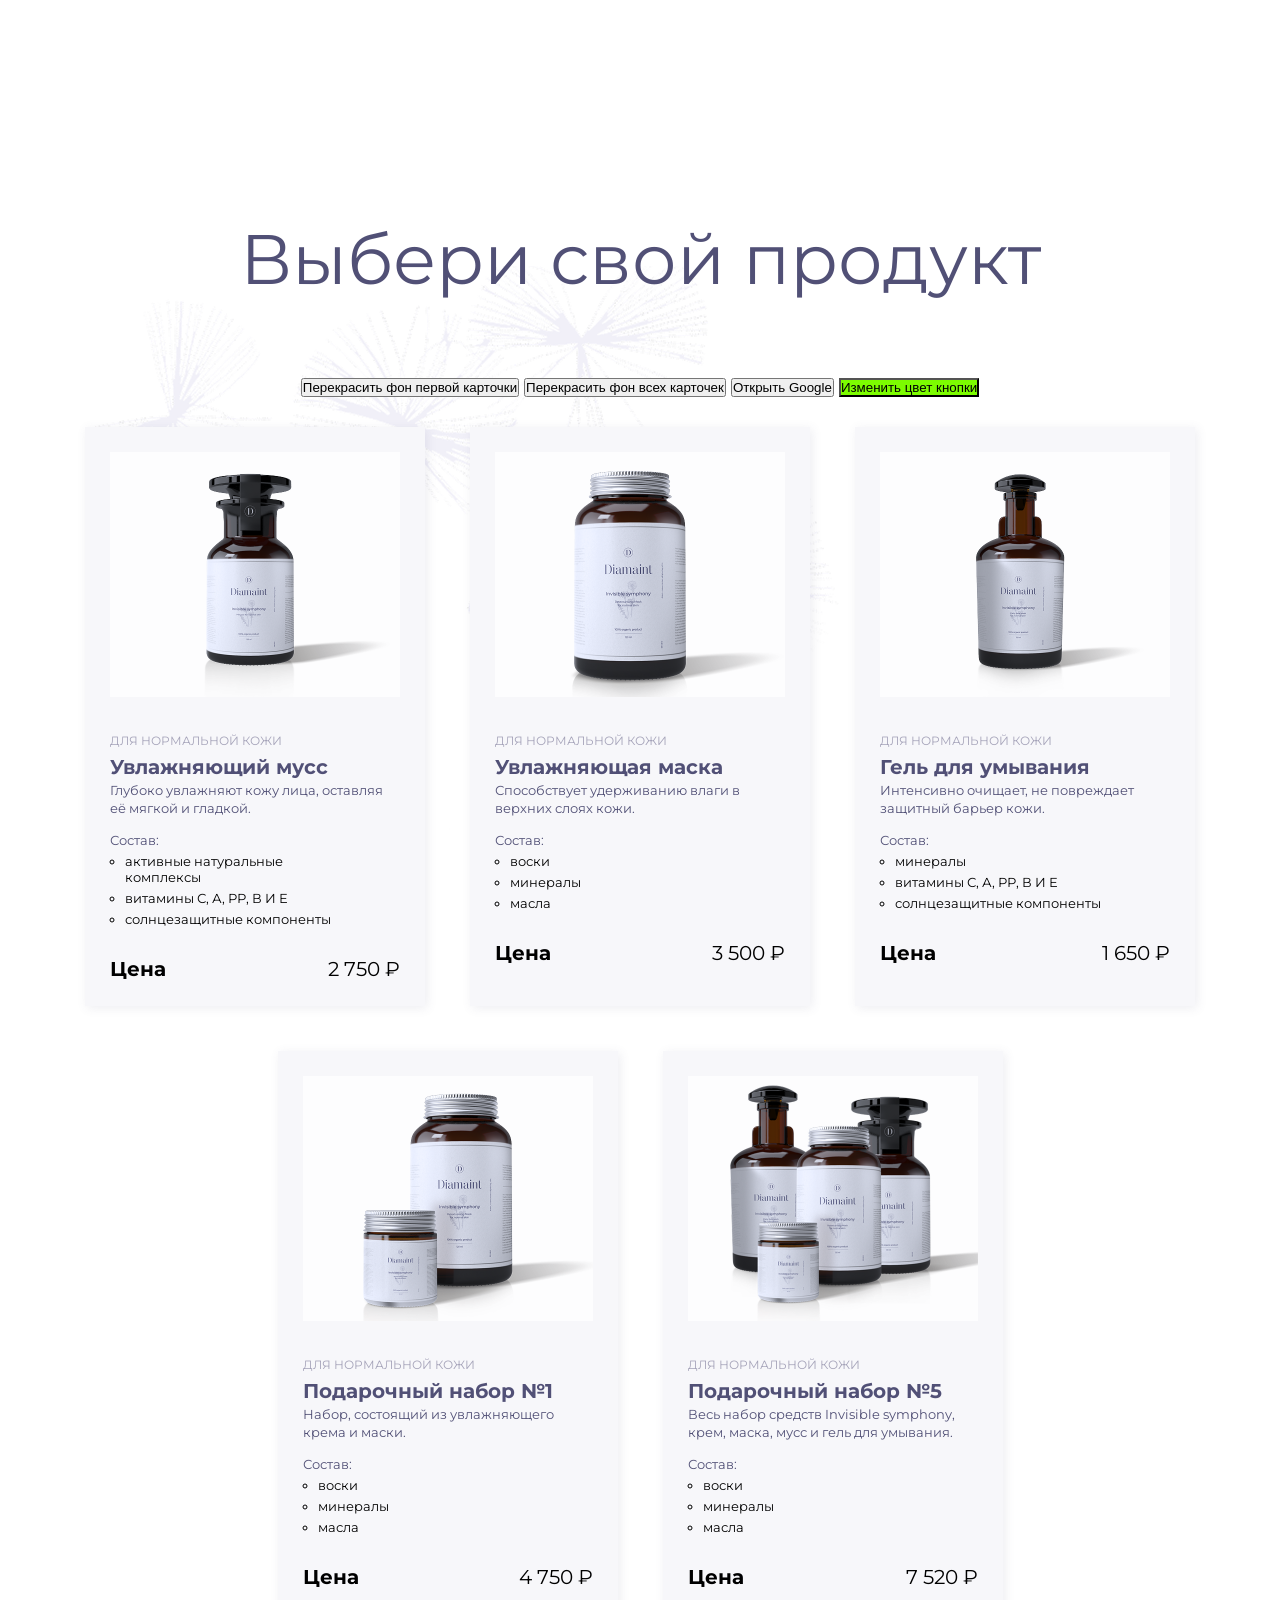
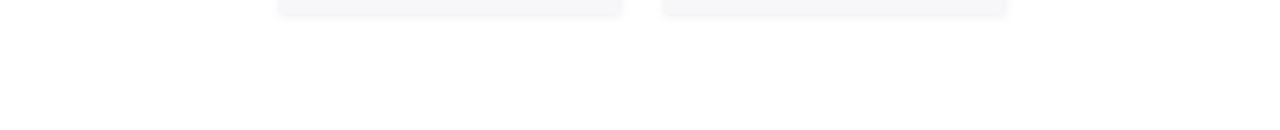
==== index.html @ 443454a0 "Creat JS functions and variables" ====
<!DOCTYPE html>
<html lang="en">
<head>
  <meta charset="UTF-8">
  <meta name="viewport" content="width=device-width, initial-scale=1.0">
  <link rel="preconnect" href="https://fonts.googleapis.com">
  <link rel="preconnect" href="https://fonts.gstatic.com" crossorigin>
  <link href="https://fonts.googleapis.com/css2?family=Montserrat:ital,wght@0,100..900;1,100..900&display=swap" rel="stylesheet">
  <link rel="stylesheet" href="style/style.css">
  <title>Product card</title>
</head>
<body>
  <img src="/images/bg-dandelions.png" alt="Фоновые одуванчики" class="bg-dandelions">
  <h1 class="main-title">Выбери свой продукт</h1>  
  <div class="buttons">
    <button id="recolor-first-card-button">Перекрасить фон первой карточки</button>
    <button id="recolor-all-card-button">Перекрасить фон всех карточек</button>
    <button id="open-google-button">Открыть Google</button>
    <button id="change-the-color-of-the-button" class="active">Изменить цвет кнопки</button>
  </div>

  <div class="container">
    <div class="product-card">
      <img src="/images/moisturizing-mousse.png" alt="Увлажняющий мусс" class="card-image">
      <p class="card-category">для нормальной кожи</p>
      <h3 class="card-title">Увлажняющий мусс</h3>
      <p class="card-description">Глубоко увлажняют кожу лица, оставляя её мягкой и гладкой.</p>

      <div class="composition-wrapper">
        <span class="composition-title">Состав: </span>
        <ul class="composition-list">
          <li class="product-card__item" type="circle">активные натуральные комплексы</li>
          <li class="product-card__item" type="circle">витамины С, А, РР, В И Е</li>
          <li class="product-card__item" type="circle">солнцезащитные компоненты</li>
        </ul>
      </div>
      <div class="price-block">
        <span class="price-label">Цена</span>
        <span class="price-value">2 750 &#8381;</span>
      </div>
    </div>

    <div class="product-card">
      <img src="/images/moisturizing-mask.png" alt="Увлажняющая маска" class="card-image">
      <p class="card-category">для нормальной кожи</p>
      <h3 class="card-title">Увлажняющая маска</h3>
      <p class="card-description">Способствует удерживанию влаги в верхних слоях кожи.</p>

      <div class="composition-wrapper">
        <span class="composition-title">Состав: </span>
        <ul class="composition-list">
          <li class="product-card__item" type="circle">воски</li>
          <li class="product-card__item" type="circle">минералы</li>
          <li class="product-card__item" type="circle">масла</li>
        </ul>
      </div>
      <div class="price-block">
        <span class="price-label">Цена</span>
        <span class="price-value">3 500 &#8381;</span>
      </div>
    </div>

    <div class="product-card">
      <img src="/images/cleansing-gel.png" alt="Гель для умывания" class="card-image">
      <p class="card-category">для нормальной кожи</p>
      <h3 class="card-title">Гель для умывания</h3>
      <p class="card-description">Интенсивно очищает, не повреждает защитный барьер кожи.</p>

      <div class="composition-wrapper">
        <span class="composition-title">Состав: </span>
        <ul class="composition-list">
          <li class="product-card__item" type="circle">минералы</li>
          <li class="product-card__item" type="circle">витамины С, А, РР, В И Е</li>
          <li class="product-card__item" type="circle">солнцезащитные компоненты</li>
        </ul>
      </div>
      <div class="price-block">
        <span class="price-label">Цена</span>
        <span class="price-value">1 650 &#8381;</span>
      </div>
    </div>

    <div class="product-card">
      <img src="/images/gift-set-one.png" alt="Подарочный набор №1" class="card-image">
      <p class="card-category">для нормальной кожи</p>
      <h3 class="card-title">Подарочный набор №1</h3>
      <p class="card-description">Набор, состоящий из увлажняющего крема и маски.</p>
      <div class="composition-wrapper">
        <span class="composition-title">Состав: </span>
        <ul class="composition-list">
          <li class="product-card__item" type="circle">воски</li>
          <li class="product-card__item" type="circle">минералы</li>
          <li class="product-card__item" type="circle">масла</li>
        </ul>
      </div>
      <div class="price-block">
        <span class="price-label">Цена</span>
        <span class="price-value">4 750 &#8381;</span>
      </div>
    </div>

    <div class="product-card">
      <img src="/images/gift-set-mask-five.png" alt="Подарочный набор №5" class="card-image">
      <p class="card-category">для нормальной кожи</p>
      <h3 class="card-title">Подарочный набор №5</h3>
      <p class="card-description">Весь набор средств Invisible symphony, крем, маска, мусс и гель для умывания.</p>
      <div class="composition-wrapper">
        <span class="composition-title">Состав: </span>
        <ul class="composition-list">
          <li class="product-card__item" type="circle">воски</li>
          <li class="product-card__item" type="circle">минералы</li>
          <li class="product-card__item" type="circle">масла</li>
        </ul>
      </div>
      <div class="price-block">
        <span class="price-label">Цена</span>
        <span class="price-value">7 520 &#8381;</span>
      </div>
    </div>
  </div>
  <script src="script.js"></script>
  <script src="homework-5.js"></script>
</body>
</html>
---- style/style.css ----
* {
  margin: 0;
  padding: 0;
  box-sizing: border-box;
}

body  {
  margin: 0;
  padding: 0;
  font-family: 'Montserrat', sans-serif;
  background-color: #FFFFFF;
  position: relative; 
  overflow-x: hidden; 
}

.bg-dandelions  {
  position: absolute;
  width: 790px;
  height: 697px;
  top: 0;
  left: 85px;
  z-index: -1;
  pointer-events: none;
}

.main-title  {
  text-align: center;
  font-size: 70px;
  font-weight: 400;
  line-height: 78px;
  color: #515076;
  margin-top: 220px;
  margin-bottom: 110px;
}

.buttons  {
  display: flex;
  justify-content: center;
  gap: 5px;
  margin-top: -30px;
  margin-bottom: 30px;
}

.active  {
  background-color: lawngreen;
}

.container  {
  display: flex;
  flex-wrap: wrap;
  justify-content: center;
  gap: 45px;
  padding: 0 85px 116px;
  margin: 0 auto;
  max-width: 1280px;
}

.product-card  {
  width: 340px;
  background: #F7F7FA;
  padding: 25px;
  box-shadow: 2px 2px 10px 0px #5150761A;
  display: flex;
  flex-direction: column;
}

.card-image  {
  width: 290px;
  height: 245px;
  margin-bottom: 30px;
  object-fit: cover;
}

.card-category  {
  font-size: 12px;
  font-weight: 400;
  color: #A5A3B9;
  line-height: 27px; 
  text-transform: uppercase; 
}

.card-title  {
  font-size: 20px;
  font-weight: 700;
  line-height: 27px; 
  color: #515076;
}

.card-description  {
  font-size: 13px;
  font-weight: 400;
  line-height: 18px; 
  color: #515076;
}

.composition-wrapper  {
  margin-top: 15px;
  margin-bottom: 25px;
  width: 252px;
  border: 1px;
}

.composition-title  {
  font-size: 13px;
  color: #515076;
  display: block;
  margin-bottom: 5px;
}

.composition-list  {
  padding: 0;
  margin: 0;
  padding-left: 10px;
  list-style-type: circle;
}

.product-card__item  {
   font-size: 13px;
   margin: 5px;
}

.price-block  {
  display: flex;
  justify-content: space-between;
}

.price-label  {
  font-weight: 700;
  font-size: 20px;
}

.price-value  {
  font-weight: 400;
  font-size: 20px;
}
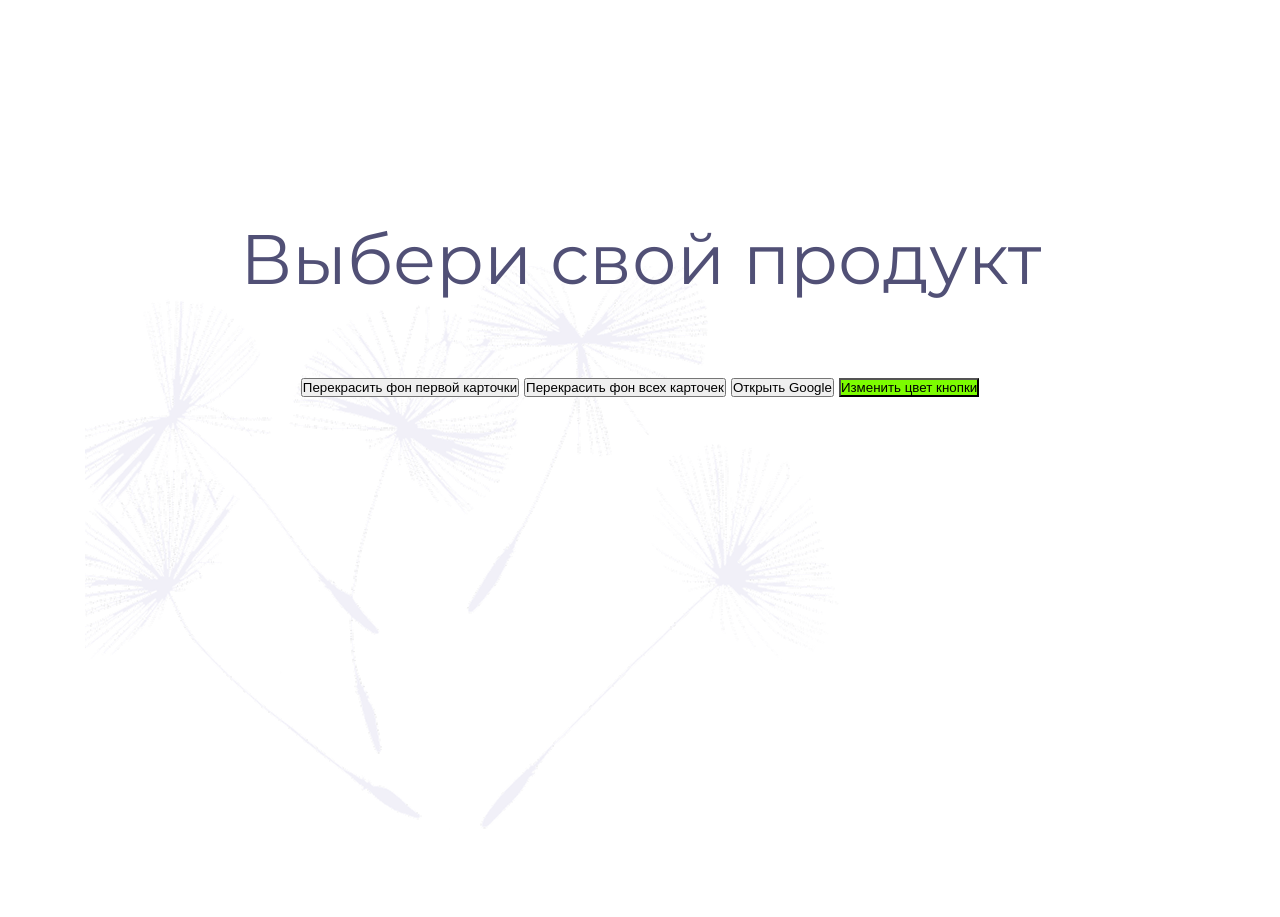
==== commit 32dc8c87: "add dynamic card rendering and fix event listeners" ====
--- a/index.html
+++ b/index.html
@@ -20,105 +20,31 @@
   </div>
 
   <div class="container">
+    
+  </div>
+  <template id="product-template">
     <div class="product-card">
-      <img src="/images/moisturizing-mousse.png" alt="Увлажняющий мусс" class="card-image">
-      <p class="card-category">для нормальной кожи</p>
-      <h3 class="card-title">Увлажняющий мусс</h3>
-      <p class="card-description">Глубоко увлажняют кожу лица, оставляя её мягкой и гладкой.</p>
+      <img src="" alt="" class="card-image">
+      <p class="card-category"></p>
+      <h3 class="card-title"></h3>
+      <p class="card-description"></p>
 
       <div class="composition-wrapper">
         <span class="composition-title">Состав: </span>
         <ul class="composition-list">
-          <li class="product-card__item" type="circle">активные натуральные комплексы</li>
-          <li class="product-card__item" type="circle">витамины С, А, РР, В И Е</li>
-          <li class="product-card__item" type="circle">солнцезащитные компоненты</li>
+          
         </ul>
       </div>
       <div class="price-block">
         <span class="price-label">Цена</span>
-        <span class="price-value">2 750 &#8381;</span>
+        <span class="price-value"></span>
       </div>
     </div>
-
-    <div class="product-card">
-      <img src="/images/moisturizing-mask.png" alt="Увлажняющая маска" class="card-image">
-      <p class="card-category">для нормальной кожи</p>
-      <h3 class="card-title">Увлажняющая маска</h3>
-      <p class="card-description">Способствует удерживанию влаги в верхних слоях кожи.</p>
-
-      <div class="composition-wrapper">
-        <span class="composition-title">Состав: </span>
-        <ul class="composition-list">
-          <li class="product-card__item" type="circle">воски</li>
-          <li class="product-card__item" type="circle">минералы</li>
-          <li class="product-card__item" type="circle">масла</li>
-        </ul>
-      </div>
-      <div class="price-block">
-        <span class="price-label">Цена</span>
-        <span class="price-value">3 500 &#8381;</span>
-      </div>
-    </div>
-
-    <div class="product-card">
-      <img src="/images/cleansing-gel.png" alt="Гель для умывания" class="card-image">
-      <p class="card-category">для нормальной кожи</p>
-      <h3 class="card-title">Гель для умывания</h3>
-      <p class="card-description">Интенсивно очищает, не повреждает защитный барьер кожи.</p>
-
-      <div class="composition-wrapper">
-        <span class="composition-title">Состав: </span>
-        <ul class="composition-list">
-          <li class="product-card__item" type="circle">минералы</li>
-          <li class="product-card__item" type="circle">витамины С, А, РР, В И Е</li>
-          <li class="product-card__item" type="circle">солнцезащитные компоненты</li>
-        </ul>
-      </div>
-      <div class="price-block">
-        <span class="price-label">Цена</span>
-        <span class="price-value">1 650 &#8381;</span>
-      </div>
-    </div>
-
-    <div class="product-card">
-      <img src="/images/gift-set-one.png" alt="Подарочный набор №1" class="card-image">
-      <p class="card-category">для нормальной кожи</p>
-      <h3 class="card-title">Подарочный набор №1</h3>
-      <p class="card-description">Набор, состоящий из увлажняющего крема и маски.</p>
-      <div class="composition-wrapper">
-        <span class="composition-title">Состав: </span>
-        <ul class="composition-list">
-          <li class="product-card__item" type="circle">воски</li>
-          <li class="product-card__item" type="circle">минералы</li>
-          <li class="product-card__item" type="circle">масла</li>
-        </ul>
-      </div>
-      <div class="price-block">
-        <span class="price-label">Цена</span>
-        <span class="price-value">4 750 &#8381;</span>
-      </div>
-    </div>
-
-    <div class="product-card">
-      <img src="/images/gift-set-mask-five.png" alt="Подарочный набор №5" class="card-image">
-      <p class="card-category">для нормальной кожи</p>
-      <h3 class="card-title">Подарочный набор №5</h3>
-      <p class="card-description">Весь набор средств Invisible symphony, крем, маска, мусс и гель для умывания.</p>
-      <div class="composition-wrapper">
-        <span class="composition-title">Состав: </span>
-        <ul class="composition-list">
-          <li class="product-card__item" type="circle">воски</li>
-          <li class="product-card__item" type="circle">минералы</li>
-          <li class="product-card__item" type="circle">масла</li>
-        </ul>
-      </div>
-      <div class="price-block">
-        <span class="price-label">Цена</span>
-        <span class="price-value">7 520 &#8381;</span>
-      </div>
-    </div>
-  </div>
+  </template>
   <script src="script.js"></script>
   <script src="homework-5.js"></script>
+  <script src="homework-6.js"></script>
+  <script src="homework-7.js" type="module"></script>
+  <script src="homework-8.js" type="module"></script>
 </body>
 </html>
--- a/style/style.css
+++ b/style/style.css
@@ -114,9 +114,10 @@
   list-style-type: circle;
 }
 
-.product-card__item  {
-   font-size: 13px;
-   margin: 5px;
+.composition-list li {
+  font-size: 13px;          
+  line-height: 18px;        
+  margin-bottom: 5px;       
 }
 
 .price-block  {
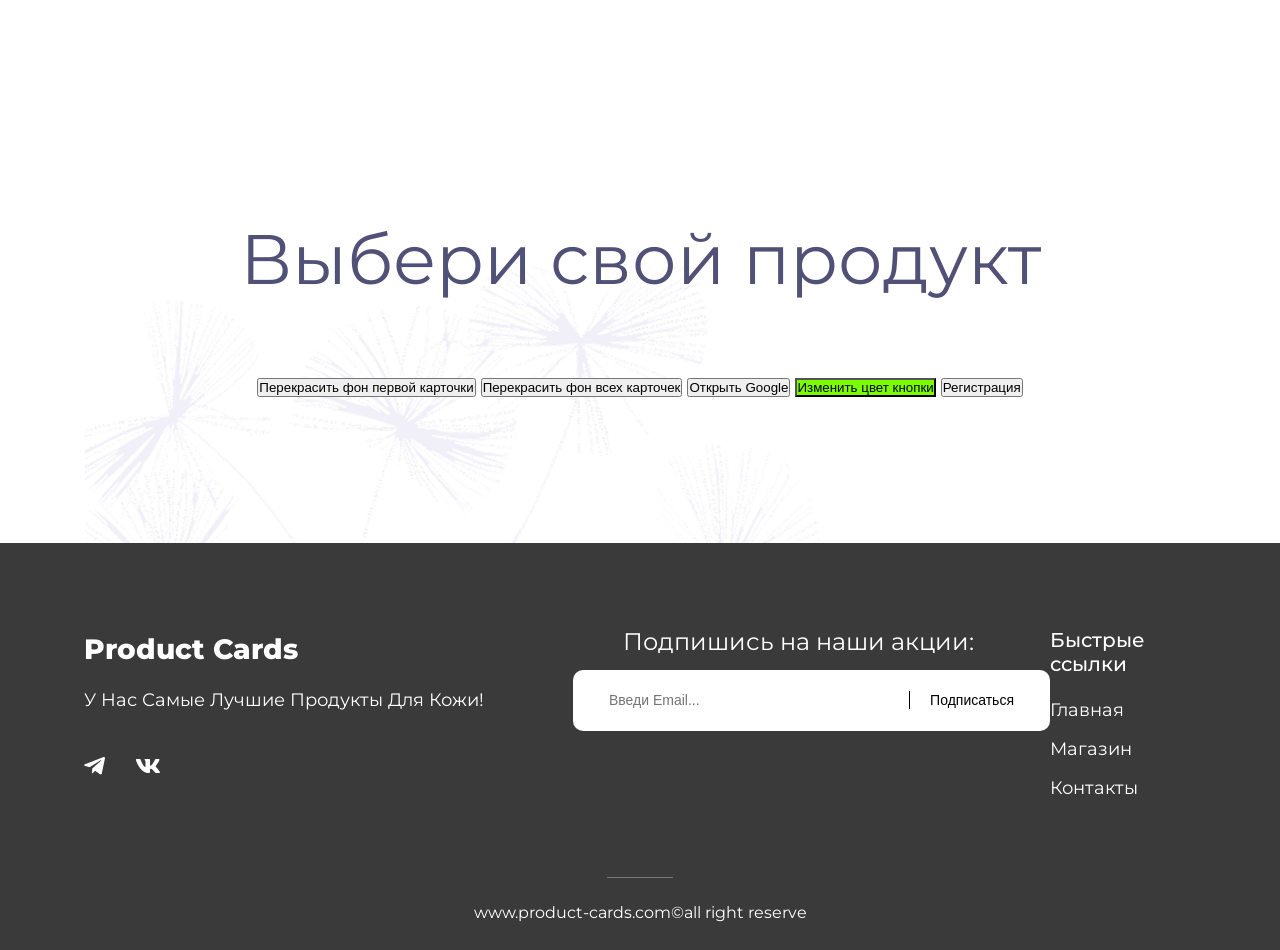
==== commit 435b97eb: "completing all tasks on forms and modal windows" ====
--- a/index.html
+++ b/index.html
@@ -17,11 +17,11 @@
     <button id="recolor-all-card-button">Перекрасить фон всех карточек</button>
     <button id="open-google-button">Открыть Google</button>
     <button id="change-the-color-of-the-button" class="active">Изменить цвет кнопки</button>
+    <button id="Registration-button">Регистрация</button>
   </div>
 
-  <div class="container">
-    
-  </div>
+  <div class="container"></div>
+  
   <template id="product-template">
     <div class="product-card">
       <img src="" alt="" class="card-image">
@@ -31,9 +31,7 @@
 
       <div class="composition-wrapper">
         <span class="composition-title">Состав: </span>
-        <ul class="composition-list">
-          
-        </ul>
+        <ul class="composition-list"></ul>
       </div>
       <div class="price-block">
         <span class="price-label">Цена</span>
@@ -41,10 +39,77 @@
       </div>
     </div>
   </template>
+  <footer>
+    <div class="footer-container">
+      <div class="logo-block">
+        <h4 class="logo-title">Product Cards</h4>
+        <p class="logo-text">У Нас Самые Лучшие Продукты Для Кожи!</p>
+
+        <div class="social-links">
+          <a href="#" class="social-item-telegram">
+            <img src="images/telegram.svg" alt="Telegram">
+          </a>
+          <a href="#" class="social-item-vk">
+            <img src="images/vk.svg" alt="Vk">
+          </a>
+        </div>
+      </div>
+      <div class="form-block">
+        <label for="user-email" class="form-title">Подпишись на наши акции:</label>
+        <form id="form-email">
+          <input type="email" id="user-email" name="email" placeholder="Введи Email..." required>
+          <button type="submit" id="Subscribe">Подписаться</button>
+        </form>
+      </div>
+      <div class="navigation-block">
+        <h5 class="navigation-title">Быстрые ссылки</h5>
+        <nav class="footer-menu">
+          <ul class="footer-menu-list">
+            <li class="footer-menu-item"> 
+              <a href="#" class="footer-menu-link">Главная</a>
+            </li>
+            <li class="footer-menu-item">
+              <a href="#" class="footer-menu-link">Магазин</a>
+            </li>
+            <li class="footer-menu-item">
+              <a href="#" class="footer-menu-link">Контакты</a>
+            </li>
+          </ul>
+        </nav>
+      </div>
+    </div>
+    <div class="copyright-block">
+      <div class="copyright-line"></div> 
+        <p class="copyright-text">www.product-cards.com©all right reserve</p>
+      </div>
+    </div>
+  </footer>
+  <div class="modal">
+    <div class="modal-window">
+      <button class="close-btn">&times;</button>
+      <h2 class="registration">Регистрация</h2>
+      <form id="registration-form">
+        <label for="user-name">Имя:</label>
+        <input type="text" id="user-name" placeholder="Введите Имя"required>
+        <label for="user-surname">Фамилия:</label>
+        <input type="text" id="user-surname" placeholder="Введите Фамилию"required>
+        <label for="birthdate">Дата рождения:</label>
+        <input type="date" id="birthdate" placeholder="Введите дату рождения"required>
+        <label for="login">Логин:</label>
+        <input type="text" id="login" placeholder="Введите логин"required>
+        <label for="password">Пароль:</label>
+        <input type="password" id="password" placeholder="Введите пароль"required>
+        <label for="repeat-password">Повторите пароль:</label>
+        <input type="password" id="repeat-password" placeholder="Введите пароль"required>
+        <button type="submit">Зарегистрироваться</button>
+      </form>
+    </div>
+  </div>
   <script src="script.js"></script>
   <script src="homework-5.js"></script>
   <script src="homework-6.js"></script>
   <script src="homework-7.js" type="module"></script>
   <script src="homework-8.js" type="module"></script>
+  <script src="homework-9.js"></script>
 </body>
 </html>
--- a/style/style.css
+++ b/style/style.css
@@ -114,10 +114,10 @@
   list-style-type: circle;
 }
 
-.composition-list li {
-  font-size: 13px;          
-  line-height: 18px;        
-  margin-bottom: 5px;       
+.composition-list li  {
+  font-size: 13px;
+  line-height: 18px;
+  margin-bottom: 5px;
 }
 
 .price-block  {
@@ -135,3 +135,203 @@
   font-size: 20px;
 }
 
+footer  {
+  background-color: #3A3A3A;
+  color: #FFFFFF;
+  width: 100%;
+}
+
+.footer-container  {
+  display: flex;
+  align-items: flex-start;
+  justify-content: space-between;
+  width: 100%;
+  max-width: 1440px;
+  margin: 0 auto;
+  padding: 85px 84px 0 84px;
+  box-sizing: border-box;
+}
+
+.logo-block  {
+  max-width: 409px;
+  width: 100%;
+  display: flex;
+  flex-direction: column;
+  justify-content: space-between;
+  margin-bottom: 42px;
+}
+
+.logo-title  {
+  margin: 0;
+  margin-bottom: 16px;
+  font-size: 28px;
+  font-weight: 800;
+  line-height: 1.54;
+}
+
+.logo-text  {
+  margin-bottom: 42px;
+  max-width: 409px;
+  width: 100%;
+  font-size: 18px;
+  font-weight: 400;
+  line-height: 1.54;
+}
+
+.social-links  {
+  display: flex;
+  gap: 30.5px;
+  align-items: center;
+}
+
+.social-links a {
+  display: flex;
+  text-decoration: none;
+}
+
+.form-block  {
+  max-width: 477px;
+  width: 100%;
+  display: flex;
+  flex-direction: column;
+  align-items: center;
+  margin-left: 80px;
+  margin-right: auto;
+  padding: 0;
+
+}
+
+.form-title  {
+  width: 100%;
+  text-align: left;
+  font-size: 24px;
+  font-weight: 400;
+  line-height: 1.2;
+  margin: 0;
+  margin-bottom: 13px;
+  padding-left: 50px;
+  box-sizing: border-box;
+}
+
+#form-email  {
+  max-width: 477px;
+  width: 100%;
+  height: 61px;
+  border-radius: 10px;
+  display: flex;
+  align-items: center;
+  overflow: hidden;
+  background-color: #FFFFFF;
+  box-sizing: border-box;
+  margin: 0;
+}
+
+#form-email input  {
+  flex-grow: 1;
+  outline: none;
+  padding-left: 36px;
+  font-size: 14px;
+  font-weight: 500;
+  border: none;
+  background: transparent;
+  color: #000000;
+}
+
+#Subscribe  {
+  background: transparent;
+  border: none;
+  border-left: 1px solid #000000; 
+  height: 18px;
+  padding: 0 36px 0 20px;
+  cursor: pointer;
+  font-size: 14px;
+  font-weight: 500;
+  color: #000000;
+}
+
+.navigation-block  {
+  width: 178px;
+  display: flex;
+  flex-direction: column;
+  align-items: flex-start;
+}
+
+.navigation-title  {
+  margin: 0;
+  margin-bottom: 23px;
+  font-size: 20px;
+  font-weight: 500;
+}
+
+.footer-menu-list  {
+  list-style: none;
+  padding: 0;
+  margin: 0;
+}
+
+.footer-menu-item  {
+  margin-bottom: 17px;
+}
+
+.footer-menu-link  {
+  text-decoration: none;
+  color: #FFFFFF;
+  font-size: 18px;
+  font-weight: 400;
+}
+
+.copyright-line  {
+  width: 66px;
+  height: 1px;
+  background-color: #FFFFFF;
+  margin: 0 auto 25px;
+  opacity: 0.3;
+}
+
+.copyright-block  {
+  text-align: center;
+  margin-top: 60px;
+  padding-bottom: 28px;
+}
+
+.modal  {
+  position: fixed;
+  top: 0;
+  left: 0;
+  width: 100%;
+  height: 100%;
+  background-color: rgba(0, 0, 0, 0.5);
+  display: none;
+}
+
+.modal-window  {
+  background-color: #FFFFFF;
+  position: absolute;
+  top: 50%;
+  left: 50%;
+  transform: translate(-50%,-50%);
+  padding: 30px;
+  width: 400px;
+}
+
+.modal-showed  {
+  display: block;
+}
+
+.close-btn  {
+  position: absolute;
+  top: 10px;
+  right: 10px;
+  background: none;
+  border: none;
+  font-size: 24px;
+  cursor: pointer;
+}
+
+#registration-form  {
+  display: flex;
+  flex-direction: column;
+  gap: 15px;
+}
+
+
